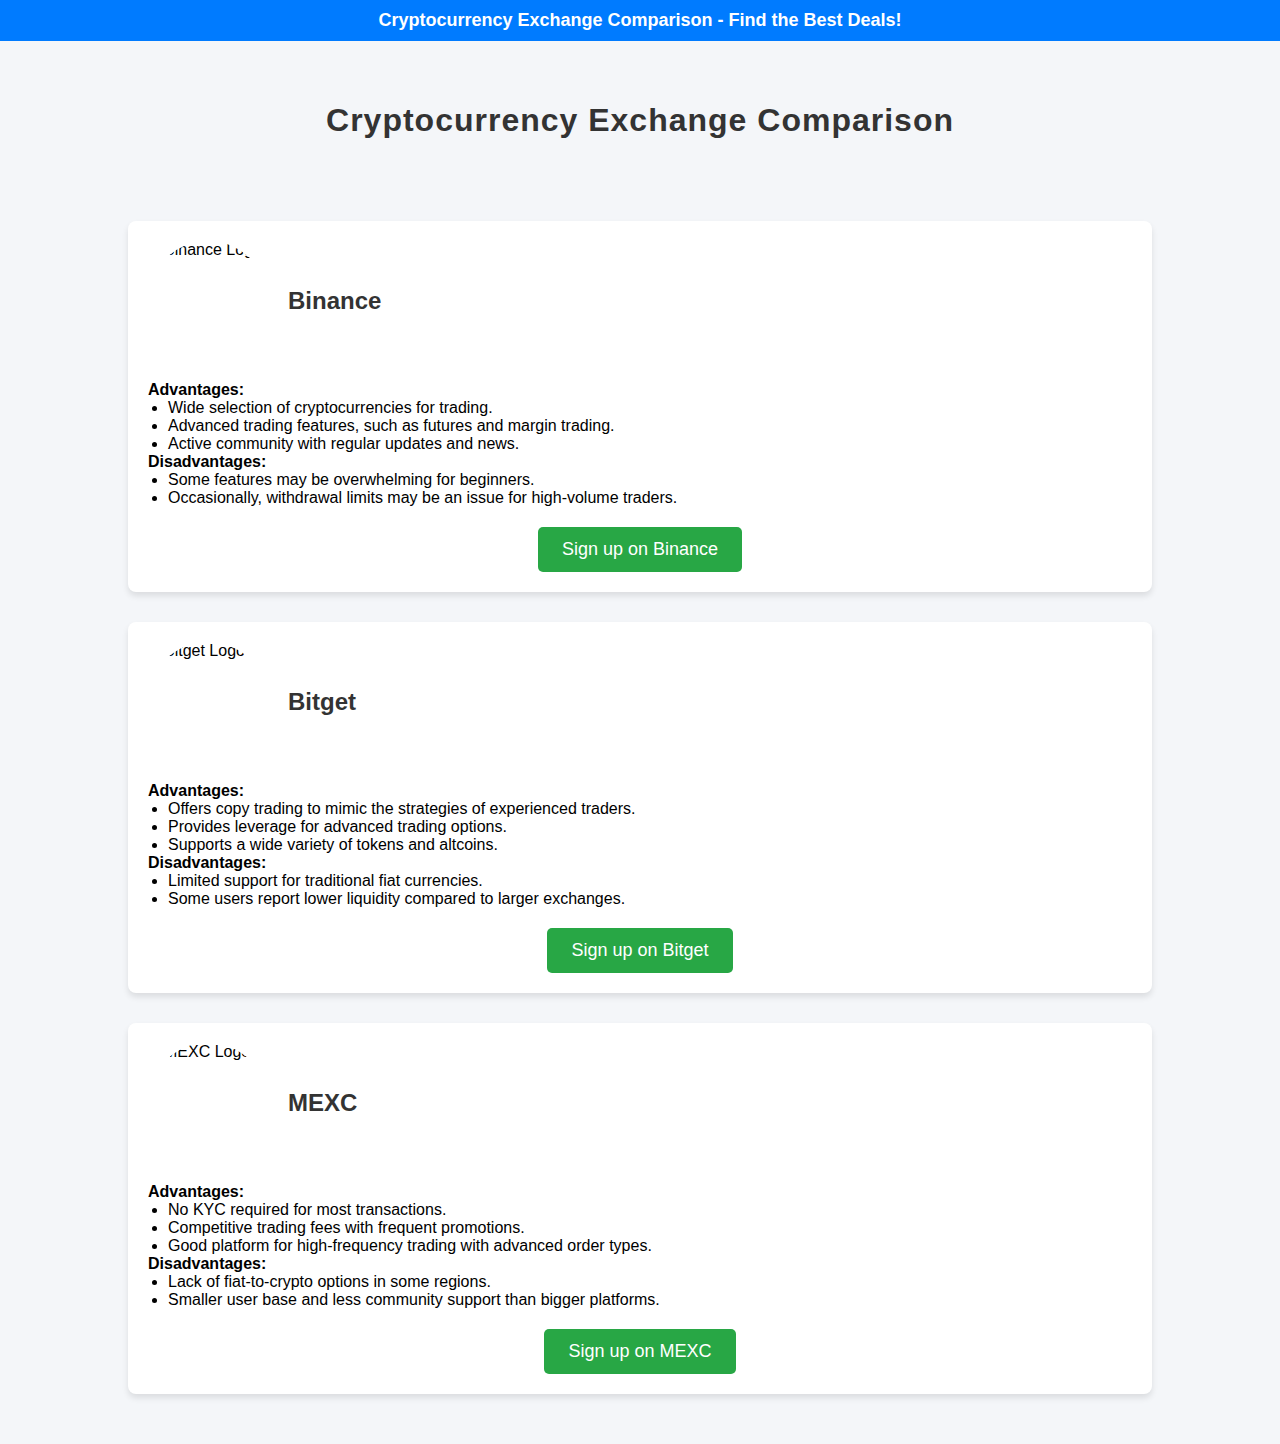
==== Index.html @ dd90f6c1 "Update Index.html" ====
<!DOCTYPE html>
<html lang="en">
<head>
    <meta charset="UTF-8">
    <meta name="viewport" content="width=device-width, initial-scale=1.0">
    <title>Cryptocurrency Exchange Comparison</title>
    <link rel="stylesheet" href="styles.css"> <!-- Link do pliku CSS -->
</head>
<body>

    <!-- Top Navigation Bar -->
    <div class="top-bar">
        <div class="top-bar-content">
            <span>Cryptocurrency Exchange Comparison - Find the Best Deals!</span>
        </div>
    </div>

    <h1>Cryptocurrency Exchange Comparison</h1>

    <div class="container">
        <div class="card">
            <div class="card-header">
                <div class="exchange-info">
                    <img src="https://images.saymedia-content.com/.image/c_limit%2Ccs_srgb%2Cq_auto:eco%2Cw_700/MTc0NDcxNDQ1OTYyMTA2NTAy/how-to-begin-investing-in-crypto.webp" alt="Binance Logo" class="avatar">
                    <h2>Binance</h2>
                </div>
            </div>
            <div class="card-body">
                <strong>Advantages:</strong>
                <ul>
                    <li>Wide selection of cryptocurrencies for trading.</li>
                    <li>Advanced trading features, such as futures and margin trading.</li>
                    <li>Active community with regular updates and news.</li>
                </ul>
                <strong>Disadvantages:</strong>
                <ul>
                    <li>Some features may be overwhelming for beginners.</li>
                    <li>Occasionally, withdrawal limits may be an issue for high-volume traders.</li>
                </ul>
            </div>
            <div class="card-footer">
                <a href="https://accounts.binance.com/register?ref=784818144" class="button" target="_blank">Sign up on Binance</a>
            </div>
        </div>

        <div class="card">
            <div class="card-header">
                <div class="exchange-info">
                    <img src="https://images.seeklogo.com/logo-png/47/1/bitget-logo-png_seeklogo-475574.png" alt="Bitget Logo" class="avatar">
                    <h2>Bitget</h2>
                </div>
            </div>
            <div class="card-body">
                <strong>Advantages:</strong>
                <ul>
                    <li>Offers copy trading to mimic the strategies of experienced traders.</li>
                    <li>Provides leverage for advanced trading options.</li>
                    <li>Supports a wide variety of tokens and altcoins.</li>
                </ul>
                <strong>Disadvantages:</strong>
                <ul>
                    <li>Limited support for traditional fiat currencies.</li>
                    <li>Some users report lower liquidity compared to larger exchanges.</li>
                </ul>
            </div>
            <div class="card-footer">
                <a href="https://www.bitgetapps.com/referral/register?clacCode=E7GVHCE6&from=%2Fevents%2Freferral-all-program&source=events&utmSource=PremierInviter" class="button" target="_blank">Sign up on Bitget</a>
            </div>
        </div>

        <div class="card">
            <div class="card-header">
                <div class="exchange-info">
                    <img src="https://altcoinsbox.com/wp-content/uploads/2023/01/mexc-logo-600x600.webp" alt="MEXC Logo" class="avatar">
                    <h2>MEXC</h2>
                </div>
            </div>
            <div class="card-body">
                <strong>Advantages:</strong>
                <ul>
                    <li>No KYC required for most transactions.</li>
                    <li>Competitive trading fees with frequent promotions.</li>
                    <li>Good platform for high-frequency trading with advanced order types.</li>
                </ul>
                <strong>Disadvantages:</strong>
                <ul>
                    <li>Lack of fiat-to-crypto options in some regions.</li>
                    <li>Smaller user base and less community support than bigger platforms.</li>
                </ul>
            </div>
            <div class="card-footer">
                <a href="https://promote.mexc.com/r/blWTasyQ" class="button" target="_blank">Sign up on MEXC</a>
            </div>
        </div>
    </div>

    <script src="script.js"></script> <!-- Link do pliku JS -->
</body>
</html>
---- styles.css ----
/* General Styles */
body {
    font-family: 'Segoe UI', Tahoma, Geneva, Verdana, sans-serif;
    background-color: #f4f6f9;
    margin: 0;
    padding: 0;
}
h1 {
    text-align: center;
    color: #333;
    padding: 40px 0;
    font-size: 32px;
    letter-spacing: 1px;
}

/* Top Bar Styles */
.top-bar {
    background-color: #007bff;
    color: #fff;
    padding: 10px 0;
    text-align: center;
    font-size: 18px;
    font-weight: bold;
}

/* Container and Card Styles */
.container {
    width: 80%;
    margin: 0 auto;
    padding: 20px;
}

.card {
    margin-bottom: 30px;
    padding: 20px;
    border-radius: 8px;
    background-color: #fff;
    box-shadow: 0 4px 6px rgba(0, 0, 0, 0.1);
}

.card-header {
    display: flex;
    justify-content: space-between;
    align-items: center;
}

.card-header h2 {
    margin: 0;
    font-size: 24px;
    color: #333;
}

.card-body {
    margin-top: 20px;
}

.card-footer {
    margin-top: 20px;
    text-align: center;
}

/* Exchange Info */
.exchange-info {
    display: flex;
    align-items: center;
}

.avatar {
    width: 120px;  /* Zmieniono rozmiar logo giełdy na 120px */
    height: 120px; /* Zmieniono rozmiar logo giełdy na 120px */
    margin-right: 20px;
    border-radius: 50%;
    object-fit: cover;
}

/* Button Styles */
.button {
    display: inline-block;
    padding: 12px 24px;
    font-size: 18px;
    color: #fff;
    background-color: #28a745;
    border-radius: 5px;
    text-align: center;
    text-decoration: none;
    transition: background-color 0.3s ease;
}

.button:hover {
    background-color: #218838;
}

/* List Styles */
ul {
    margin: 0;
    padding-left: 20px;
    list-style: disc;
}
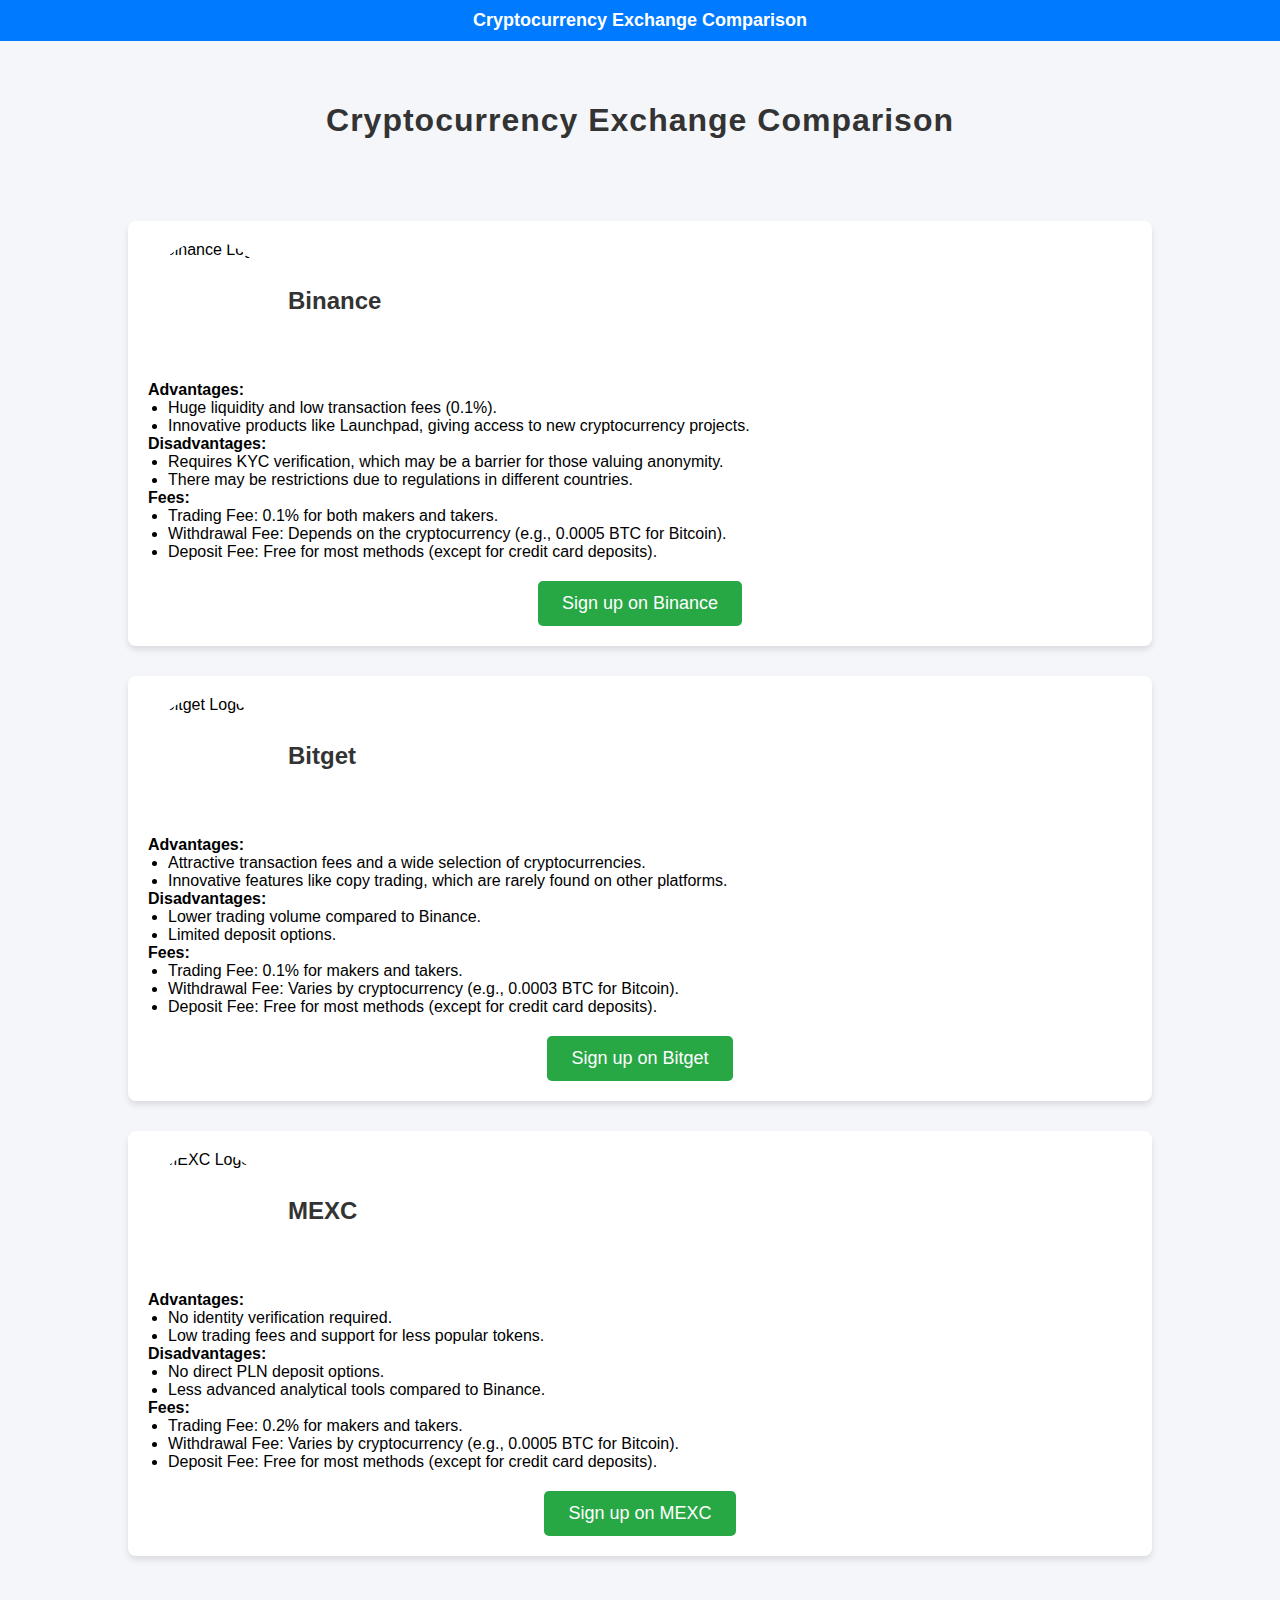
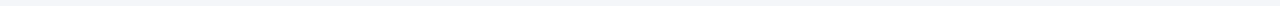
==== commit 334a9496: "Update Index.html" ====
--- a/Index.html
+++ b/Index.html
@@ -4,15 +4,12 @@
     <meta charset="UTF-8">
     <meta name="viewport" content="width=device-width, initial-scale=1.0">
     <title>Cryptocurrency Exchange Comparison</title>
-    <link rel="stylesheet" href="styles.css"> <!-- Link do pliku CSS -->
+    <link rel="stylesheet" href="styles.css">
 </head>
 <body>
 
-    <!-- Top Navigation Bar -->
     <div class="top-bar">
-        <div class="top-bar-content">
-            <span>Cryptocurrency Exchange Comparison - Find the Best Deals!</span>
-        </div>
+        Cryptocurrency Exchange Comparison
     </div>
 
     <h1>Cryptocurrency Exchange Comparison</h1>
@@ -21,79 +18,94 @@
         <div class="card">
             <div class="card-header">
                 <div class="exchange-info">
-                    <img src="https://images.saymedia-content.com/.image/c_limit%2Ccs_srgb%2Cq_auto:eco%2Cw_700/MTc0NDcxNDQ1OTYyMTA2NTAy/how-to-begin-investing-in-crypto.webp" alt="Binance Logo" class="avatar">
+                    <img src="https://example.com/binance-logo.png" alt="Binance Logo" class="avatar">
                     <h2>Binance</h2>
                 </div>
             </div>
             <div class="card-body">
                 <strong>Advantages:</strong>
                 <ul>
-                    <li>Wide selection of cryptocurrencies for trading.</li>
-                    <li>Advanced trading features, such as futures and margin trading.</li>
-                    <li>Active community with regular updates and news.</li>
+                    <li>Huge liquidity and low transaction fees (0.1%).</li>
+                    <li>Innovative products like Launchpad, giving access to new cryptocurrency projects.</li>
                 </ul>
                 <strong>Disadvantages:</strong>
                 <ul>
-                    <li>Some features may be overwhelming for beginners.</li>
-                    <li>Occasionally, withdrawal limits may be an issue for high-volume traders.</li>
+                    <li>Requires KYC verification, which may be a barrier for those valuing anonymity.</li>
+                    <li>There may be restrictions due to regulations in different countries.</li>
+                </ul>
+                <strong>Fees:</strong>
+                <ul>
+                    <li>Trading Fee: 0.1% for both makers and takers.</li>
+                    <li>Withdrawal Fee: Depends on the cryptocurrency (e.g., 0.0005 BTC for Bitcoin).</li>
+                    <li>Deposit Fee: Free for most methods (except for credit card deposits).</li>
                 </ul>
             </div>
             <div class="card-footer">
-                <a href="https://accounts.binance.com/register?ref=784818144" class="button" target="_blank">Sign up on Binance</a>
+                <a href="YOUR_BINANCE_AFFILIATE_LINK" class="button" target="_blank">Sign up on Binance</a>
             </div>
         </div>
 
         <div class="card">
             <div class="card-header">
                 <div class="exchange-info">
-                    <img src="https://images.seeklogo.com/logo-png/47/1/bitget-logo-png_seeklogo-475574.png" alt="Bitget Logo" class="avatar">
+                    <img src="https://example.com/bitget-logo.png" alt="Bitget Logo" class="avatar">
                     <h2>Bitget</h2>
                 </div>
             </div>
             <div class="card-body">
                 <strong>Advantages:</strong>
                 <ul>
-                    <li>Offers copy trading to mimic the strategies of experienced traders.</li>
-                    <li>Provides leverage for advanced trading options.</li>
-                    <li>Supports a wide variety of tokens and altcoins.</li>
+                    <li>Attractive transaction fees and a wide selection of cryptocurrencies.</li>
+                    <li>Innovative features like copy trading, which are rarely found on other platforms.</li>
                 </ul>
                 <strong>Disadvantages:</strong>
                 <ul>
-                    <li>Limited support for traditional fiat currencies.</li>
-                    <li>Some users report lower liquidity compared to larger exchanges.</li>
+                    <li>Lower trading volume compared to Binance.</li>
+                    <li>Limited deposit options.</li>
+                </ul>
+                <strong>Fees:</strong>
+                <ul>
+                    <li>Trading Fee: 0.1% for makers and takers.</li>
+                    <li>Withdrawal Fee: Varies by cryptocurrency (e.g., 0.0003 BTC for Bitcoin).</li>
+                    <li>Deposit Fee: Free for most methods (except for credit card deposits).</li>
                 </ul>
             </div>
             <div class="card-footer">
-                <a href="https://www.bitgetapps.com/referral/register?clacCode=E7GVHCE6&from=%2Fevents%2Freferral-all-program&source=events&utmSource=PremierInviter" class="button" target="_blank">Sign up on Bitget</a>
+                <a href="YOUR_BITGET_AFFILIATE_LINK" class="button" target="_blank">Sign up on Bitget</a>
             </div>
         </div>
 
         <div class="card">
             <div class="card-header">
                 <div class="exchange-info">
-                    <img src="https://altcoinsbox.com/wp-content/uploads/2023/01/mexc-logo-600x600.webp" alt="MEXC Logo" class="avatar">
+                    <img src="https://example.com/mexc-logo.png" alt="MEXC Logo" class="avatar">
                     <h2>MEXC</h2>
                 </div>
             </div>
             <div class="card-body">
                 <strong>Advantages:</strong>
                 <ul>
-                    <li>No KYC required for most transactions.</li>
-                    <li>Competitive trading fees with frequent promotions.</li>
-                    <li>Good platform for high-frequency trading with advanced order types.</li>
+                    <li>No identity verification required.</li>
+                    <li>Low trading fees and support for less popular tokens.</li>
                 </ul>
                 <strong>Disadvantages:</strong>
                 <ul>
-                    <li>Lack of fiat-to-crypto options in some regions.</li>
-                    <li>Smaller user base and less community support than bigger platforms.</li>
+                    <li>No direct PLN deposit options.</li>
+                    <li>Less advanced analytical tools compared to Binance.</li>
+                </ul>
+                <strong>Fees:</strong>
+                <ul>
+                    <li>Trading Fee: 0.2% for makers and takers.</li>
+                    <li>Withdrawal Fee: Varies by cryptocurrency (e.g., 0.0005 BTC for Bitcoin).</li>
+                    <li>Deposit Fee: Free for most methods (except for credit card deposits).</li>
                 </ul>
             </div>
             <div class="card-footer">
-                <a href="https://promote.mexc.com/r/blWTasyQ" class="button" target="_blank">Sign up on MEXC</a>
+                <a href="YOUR_MEXC_AFFILIATE_LINK" class="button" target="_blank">Sign up on MEXC</a>
             </div>
         </div>
     </div>
 
-    <script src="script.js"></script> <!-- Link do pliku JS -->
+    <script src="scripts.js"></script>
 </body>
 </html>
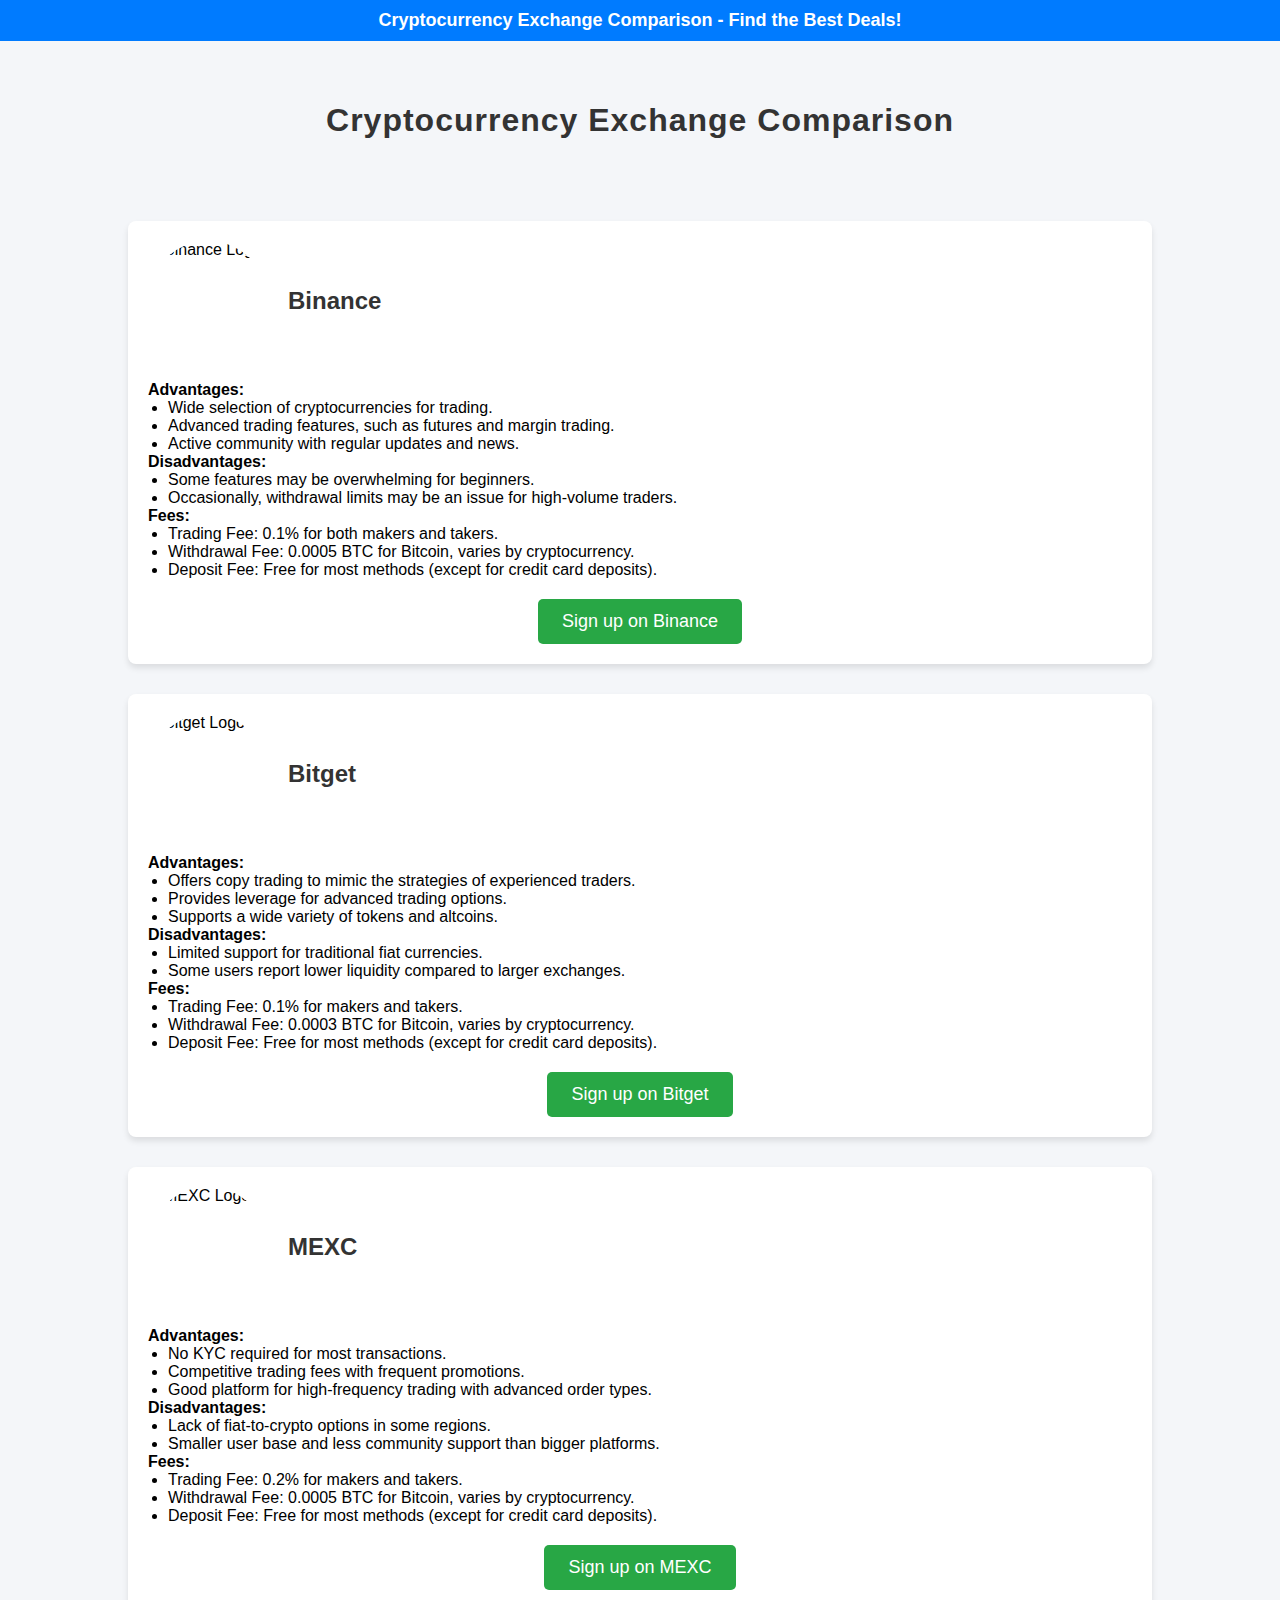
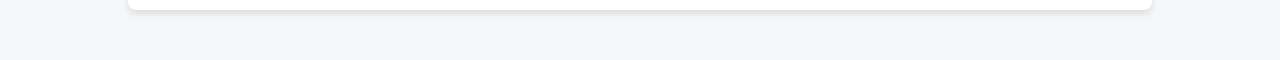
==== commit ab41bcdb: "Update Index.html" ====
--- a/Index.html
+++ b/Index.html
@@ -4,108 +4,117 @@
     <meta charset="UTF-8">
     <meta name="viewport" content="width=device-width, initial-scale=1.0">
     <title>Cryptocurrency Exchange Comparison</title>
-    <link rel="stylesheet" href="styles.css">
+    <link rel="stylesheet" href="styles.css"> <!-- Link do pliku CSS -->
 </head>
 <body>
 
+    <!-- Top Navigation Bar -->
     <div class="top-bar">
-        Cryptocurrency Exchange Comparison
+        <div class="top-bar-content">
+            <span>Cryptocurrency Exchange Comparison - Find the Best Deals!</span>
+        </div>
     </div>
 
     <h1>Cryptocurrency Exchange Comparison</h1>
 
     <div class="container">
+        <!-- Binance Card -->
         <div class="card">
             <div class="card-header">
                 <div class="exchange-info">
-                    <img src="https://example.com/binance-logo.png" alt="Binance Logo" class="avatar">
+                    <img src="https://images.saymedia-content.com/.image/c_limit%2Ccs_srgb%2Cq_auto:eco%2Cw_700/MTc0NDcxNDQ1OTYyMTA2NTAy/how-to-begin-investing-in-crypto.webp" alt="Binance Logo" class="avatar">
                     <h2>Binance</h2>
                 </div>
             </div>
             <div class="card-body">
                 <strong>Advantages:</strong>
                 <ul>
-                    <li>Huge liquidity and low transaction fees (0.1%).</li>
-                    <li>Innovative products like Launchpad, giving access to new cryptocurrency projects.</li>
+                    <li>Wide selection of cryptocurrencies for trading.</li>
+                    <li>Advanced trading features, such as futures and margin trading.</li>
+                    <li>Active community with regular updates and news.</li>
                 </ul>
                 <strong>Disadvantages:</strong>
                 <ul>
-                    <li>Requires KYC verification, which may be a barrier for those valuing anonymity.</li>
-                    <li>There may be restrictions due to regulations in different countries.</li>
+                    <li>Some features may be overwhelming for beginners.</li>
+                    <li>Occasionally, withdrawal limits may be an issue for high-volume traders.</li>
                 </ul>
                 <strong>Fees:</strong>
                 <ul>
                     <li>Trading Fee: 0.1% for both makers and takers.</li>
-                    <li>Withdrawal Fee: Depends on the cryptocurrency (e.g., 0.0005 BTC for Bitcoin).</li>
+                    <li>Withdrawal Fee: 0.0005 BTC for Bitcoin, varies by cryptocurrency.</li>
                     <li>Deposit Fee: Free for most methods (except for credit card deposits).</li>
                 </ul>
             </div>
             <div class="card-footer">
-                <a href="YOUR_BINANCE_AFFILIATE_LINK" class="button" target="_blank">Sign up on Binance</a>
+                <a href="https://accounts.binance.com/register?ref=784818144" class="button" target="_blank">Sign up on Binance</a>
             </div>
         </div>
 
+        <!-- Bitget Card -->
         <div class="card">
             <div class="card-header">
                 <div class="exchange-info">
-                    <img src="https://example.com/bitget-logo.png" alt="Bitget Logo" class="avatar">
+                    <img src="https://images.seeklogo.com/logo-png/47/1/bitget-logo-png_seeklogo-475574.png" alt="Bitget Logo" class="avatar">
                     <h2>Bitget</h2>
                 </div>
             </div>
             <div class="card-body">
                 <strong>Advantages:</strong>
                 <ul>
-                    <li>Attractive transaction fees and a wide selection of cryptocurrencies.</li>
-                    <li>Innovative features like copy trading, which are rarely found on other platforms.</li>
+                    <li>Offers copy trading to mimic the strategies of experienced traders.</li>
+                    <li>Provides leverage for advanced trading options.</li>
+                    <li>Supports a wide variety of tokens and altcoins.</li>
                 </ul>
                 <strong>Disadvantages:</strong>
                 <ul>
-                    <li>Lower trading volume compared to Binance.</li>
-                    <li>Limited deposit options.</li>
+                    <li>Limited support for traditional fiat currencies.</li>
+                    <li>Some users report lower liquidity compared to larger exchanges.</li>
                 </ul>
                 <strong>Fees:</strong>
                 <ul>
                     <li>Trading Fee: 0.1% for makers and takers.</li>
-                    <li>Withdrawal Fee: Varies by cryptocurrency (e.g., 0.0003 BTC for Bitcoin).</li>
+                    <li>Withdrawal Fee: 0.0003 BTC for Bitcoin, varies by cryptocurrency.</li>
                     <li>Deposit Fee: Free for most methods (except for credit card deposits).</li>
                 </ul>
             </div>
             <div class="card-footer">
-                <a href="YOUR_BITGET_AFFILIATE_LINK" class="button" target="_blank">Sign up on Bitget</a>
+                <a href="https://www.bitgetapps.com/referral/register?clacCode=E7GVHCE6&from=%2Fevents%2Freferral-all-program&source=events&utmSource=PremierInviter" class="button" target="_blank">Sign up on Bitget</a>
             </div>
         </div>
 
+        <!-- MEXC Card -->
         <div class="card">
             <div class="card-header">
                 <div class="exchange-info">
-                    <img src="https://example.com/mexc-logo.png" alt="MEXC Logo" class="avatar">
+                    <img src="https://altcoinsbox.com/wp-content/uploads/2023/01/mexc-logo-600x600.webp" alt="MEXC Logo" class="avatar">
                     <h2>MEXC</h2>
                 </div>
             </div>
             <div class="card-body">
                 <strong>Advantages:</strong>
                 <ul>
-                    <li>No identity verification required.</li>
-                    <li>Low trading fees and support for less popular tokens.</li>
+                    <li>No KYC required for most transactions.</li>
+                    <li>Competitive trading fees with frequent promotions.</li>
+                    <li>Good platform for high-frequency trading with advanced order types.</li>
                 </ul>
                 <strong>Disadvantages:</strong>
                 <ul>
-                    <li>No direct PLN deposit options.</li>
-                    <li>Less advanced analytical tools compared to Binance.</li>
+                    <li>Lack of fiat-to-crypto options in some regions.</li>
+                    <li>Smaller user base and less community support than bigger platforms.</li>
                 </ul>
                 <strong>Fees:</strong>
                 <ul>
                     <li>Trading Fee: 0.2% for makers and takers.</li>
-                    <li>Withdrawal Fee: Varies by cryptocurrency (e.g., 0.0005 BTC for Bitcoin).</li>
+                    <li>Withdrawal Fee: 0.0005 BTC for Bitcoin, varies by cryptocurrency.</li>
                     <li>Deposit Fee: Free for most methods (except for credit card deposits).</li>
                 </ul>
             </div>
             <div class="card-footer">
-                <a href="YOUR_MEXC_AFFILIATE_LINK" class="button" target="_blank">Sign up on MEXC</a>
+                <a href="https://promote.mexc.com/r/blWTasyQ" class="button" target="_blank">Sign up on MEXC</a>
             </div>
         </div>
     </div>
 
-    <script src="scripts.js"></script>
+    <script src="script.js"></script> <!-- Link do pliku JS -->
 </body>
 </html>
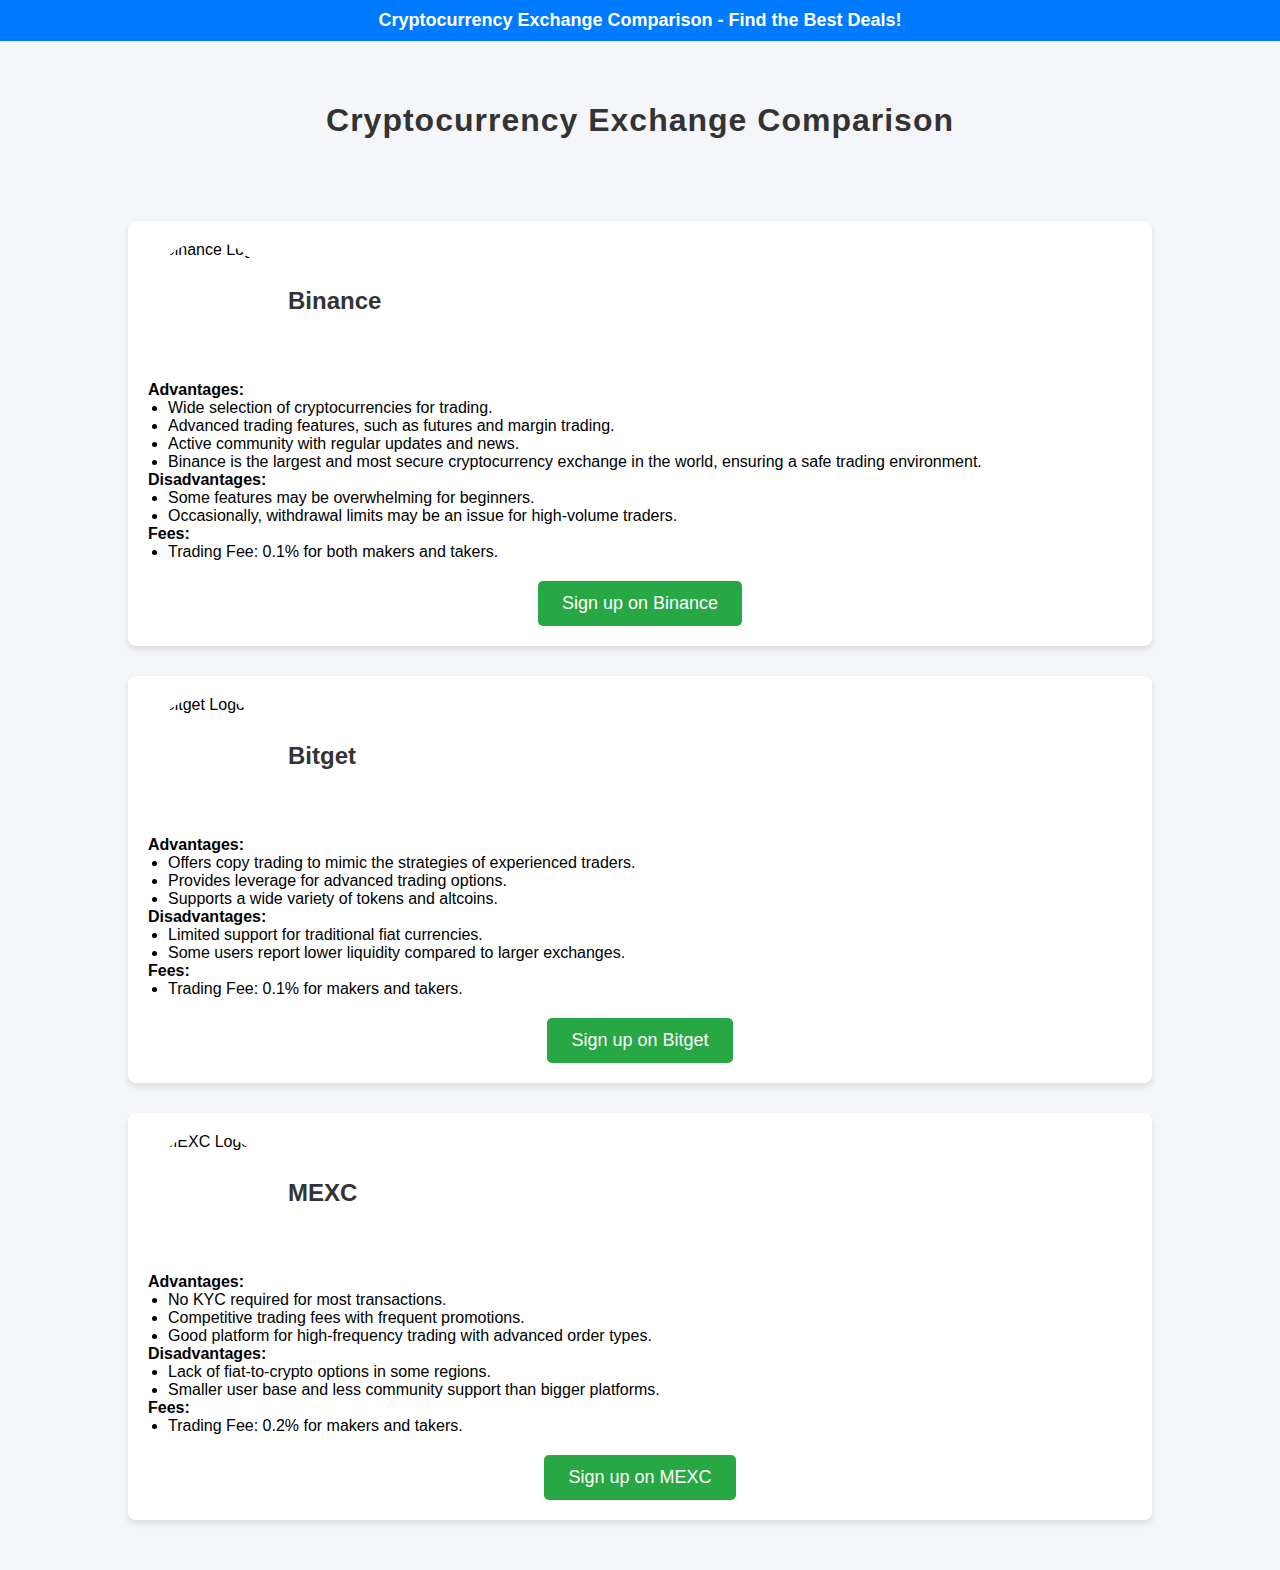
==== commit ac9bc58e: "Update Index.html" ====
--- a/Index.html
+++ b/Index.html
@@ -4,7 +4,7 @@
     <meta charset="UTF-8">
     <meta name="viewport" content="width=device-width, initial-scale=1.0">
     <title>Cryptocurrency Exchange Comparison</title>
-    <link rel="stylesheet" href="styles.css"> <!-- Link do pliku CSS -->
+    <link rel="stylesheet" href="styles.css"> <!-- Link to the CSS file -->
 </head>
 <body>
 
@@ -32,6 +32,7 @@
                     <li>Wide selection of cryptocurrencies for trading.</li>
                     <li>Advanced trading features, such as futures and margin trading.</li>
                     <li>Active community with regular updates and news.</li>
+                    <li>Binance is the largest and most secure cryptocurrency exchange in the world, ensuring a safe trading environment.</li>
                 </ul>
                 <strong>Disadvantages:</strong>
                 <ul>
@@ -41,8 +42,6 @@
                 <strong>Fees:</strong>
                 <ul>
                     <li>Trading Fee: 0.1% for both makers and takers.</li>
-                    <li>Withdrawal Fee: 0.0005 BTC for Bitcoin, varies by cryptocurrency.</li>
-                    <li>Deposit Fee: Free for most methods (except for credit card deposits).</li>
                 </ul>
             </div>
             <div class="card-footer">
@@ -73,8 +72,6 @@
                 <strong>Fees:</strong>
                 <ul>
                     <li>Trading Fee: 0.1% for makers and takers.</li>
-                    <li>Withdrawal Fee: 0.0003 BTC for Bitcoin, varies by cryptocurrency.</li>
-                    <li>Deposit Fee: Free for most methods (except for credit card deposits).</li>
                 </ul>
             </div>
             <div class="card-footer">
@@ -105,8 +102,6 @@
                 <strong>Fees:</strong>
                 <ul>
                     <li>Trading Fee: 0.2% for makers and takers.</li>
-                    <li>Withdrawal Fee: 0.0005 BTC for Bitcoin, varies by cryptocurrency.</li>
-                    <li>Deposit Fee: Free for most methods (except for credit card deposits).</li>
                 </ul>
             </div>
             <div class="card-footer">
@@ -115,6 +110,6 @@
         </div>
     </div>
 
-    <script src="script.js"></script> <!-- Link do pliku JS -->
+    <script src="script.js"></script> <!-- Link to the JS file -->
 </body>
 </html>
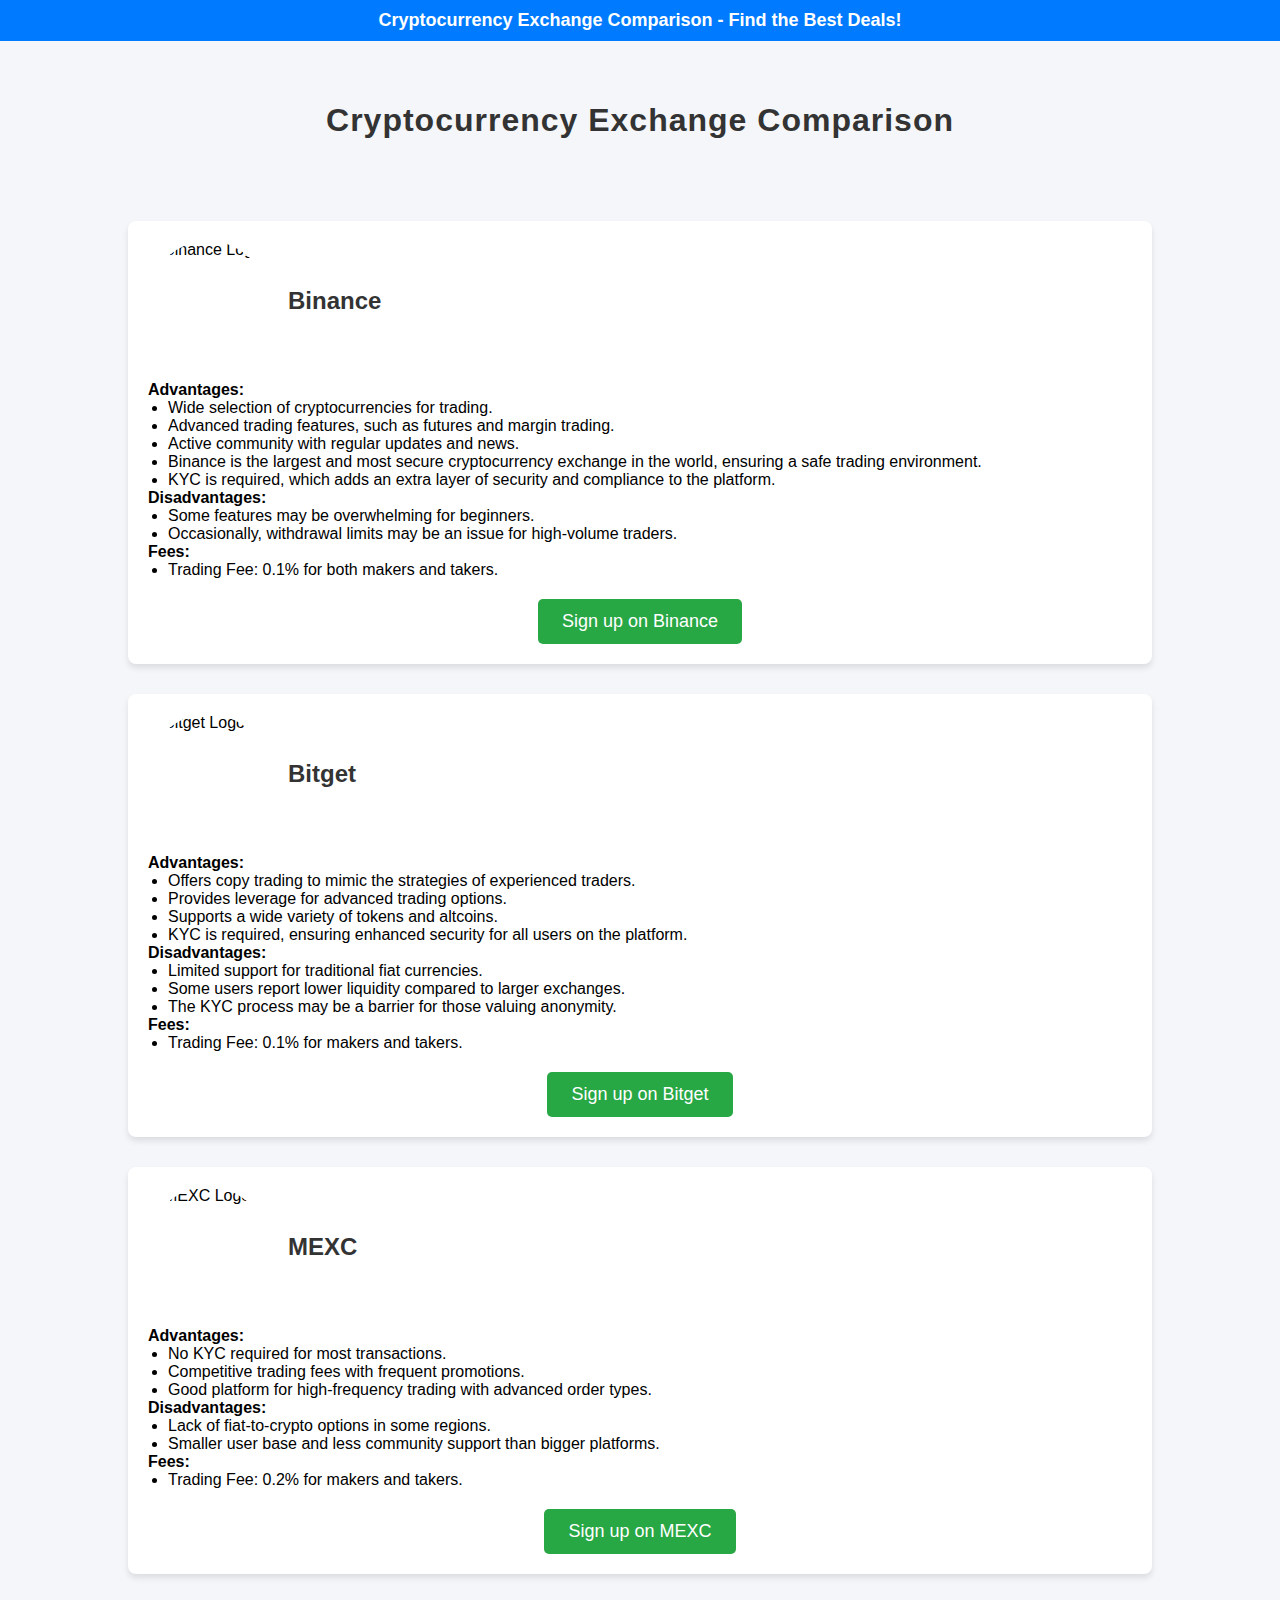
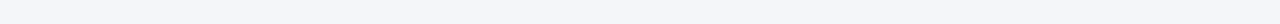
==== commit 7586bf92: "Update Index.html" ====
--- a/Index.html
+++ b/Index.html
@@ -33,6 +33,7 @@
                     <li>Advanced trading features, such as futures and margin trading.</li>
                     <li>Active community with regular updates and news.</li>
                     <li>Binance is the largest and most secure cryptocurrency exchange in the world, ensuring a safe trading environment.</li>
+                    <li>KYC is required, which adds an extra layer of security and compliance to the platform.</li>
                 </ul>
                 <strong>Disadvantages:</strong>
                 <ul>
@@ -63,11 +64,13 @@
                     <li>Offers copy trading to mimic the strategies of experienced traders.</li>
                     <li>Provides leverage for advanced trading options.</li>
                     <li>Supports a wide variety of tokens and altcoins.</li>
+                    <li>KYC is required, ensuring enhanced security for all users on the platform.</li>
                 </ul>
                 <strong>Disadvantages:</strong>
                 <ul>
                     <li>Limited support for traditional fiat currencies.</li>
                     <li>Some users report lower liquidity compared to larger exchanges.</li>
+                    <li>The KYC process may be a barrier for those valuing anonymity.</li>
                 </ul>
                 <strong>Fees:</strong>
                 <ul>
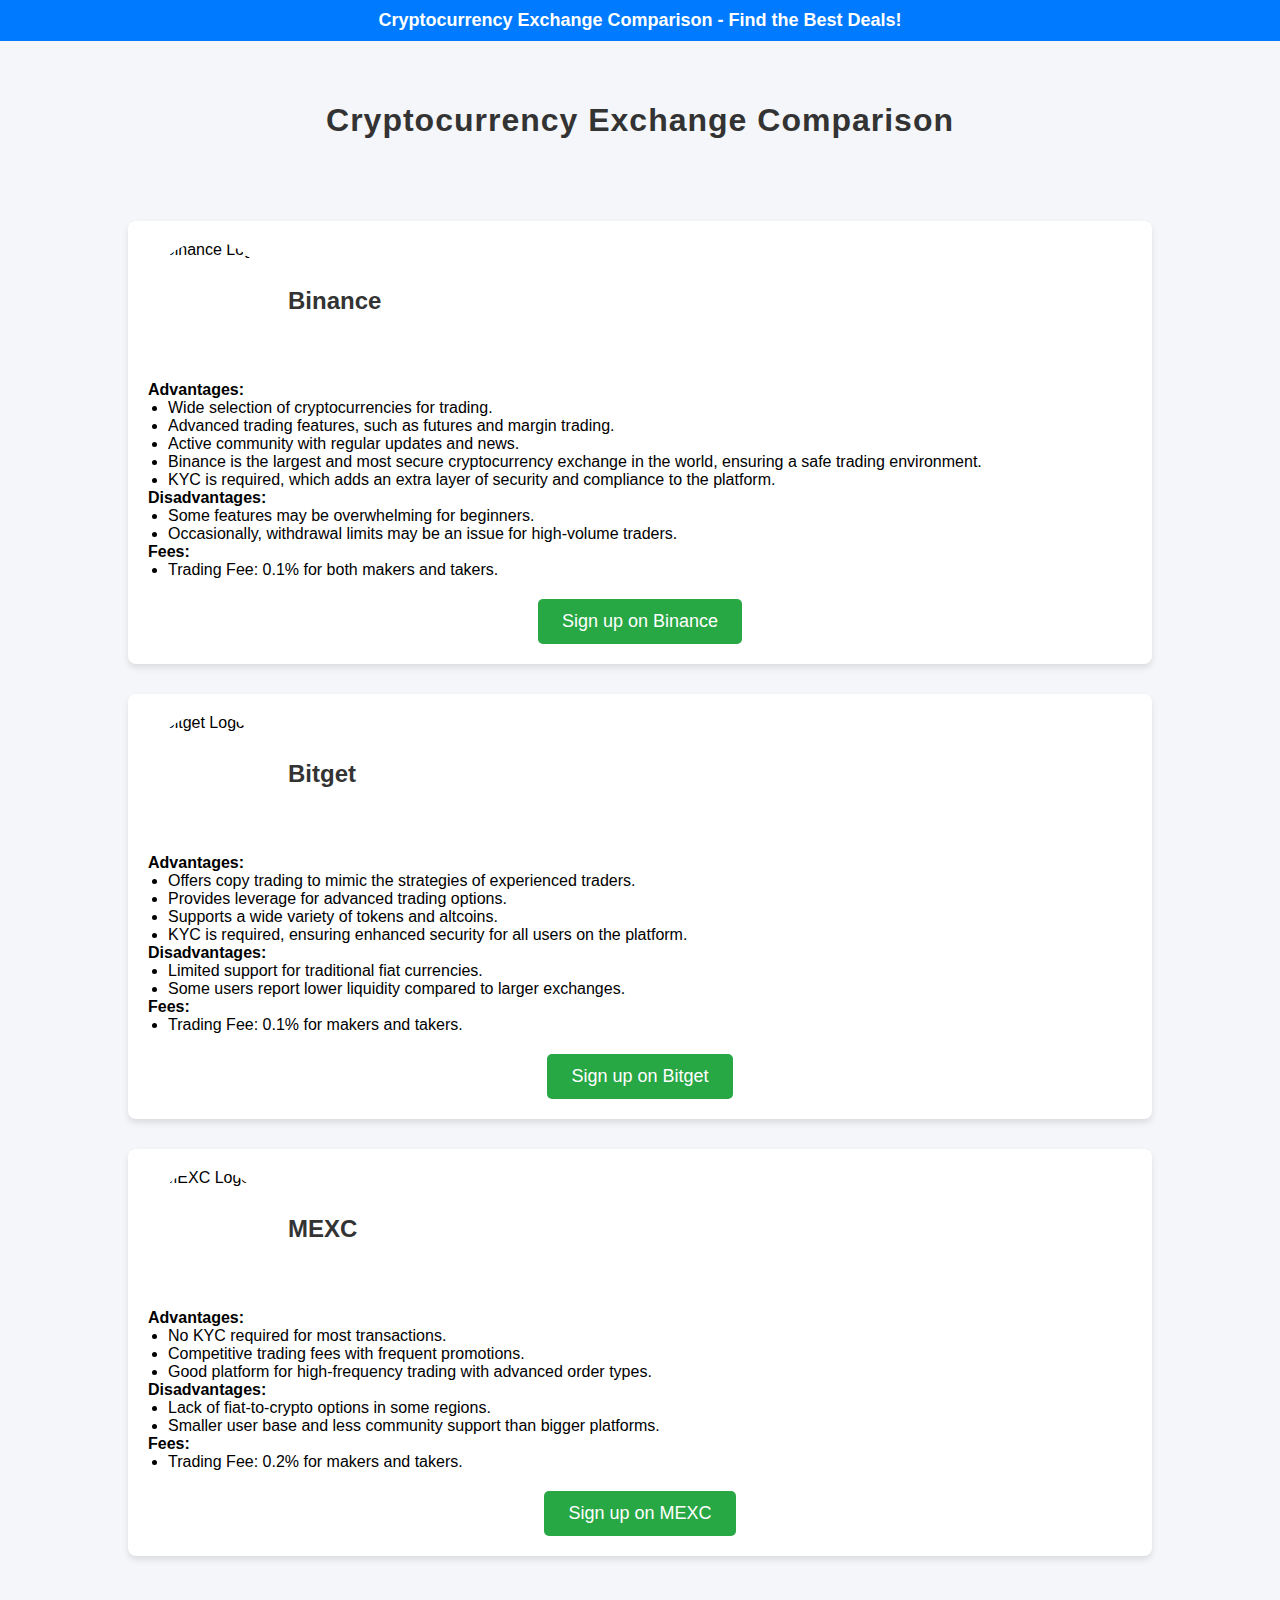
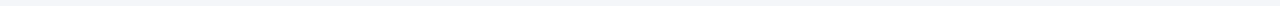
==== commit 533ec879: "Update Index.html" ====
--- a/Index.html
+++ b/Index.html
@@ -70,7 +70,6 @@
                 <ul>
                     <li>Limited support for traditional fiat currencies.</li>
                     <li>Some users report lower liquidity compared to larger exchanges.</li>
-                    <li>The KYC process may be a barrier for those valuing anonymity.</li>
                 </ul>
                 <strong>Fees:</strong>
                 <ul>
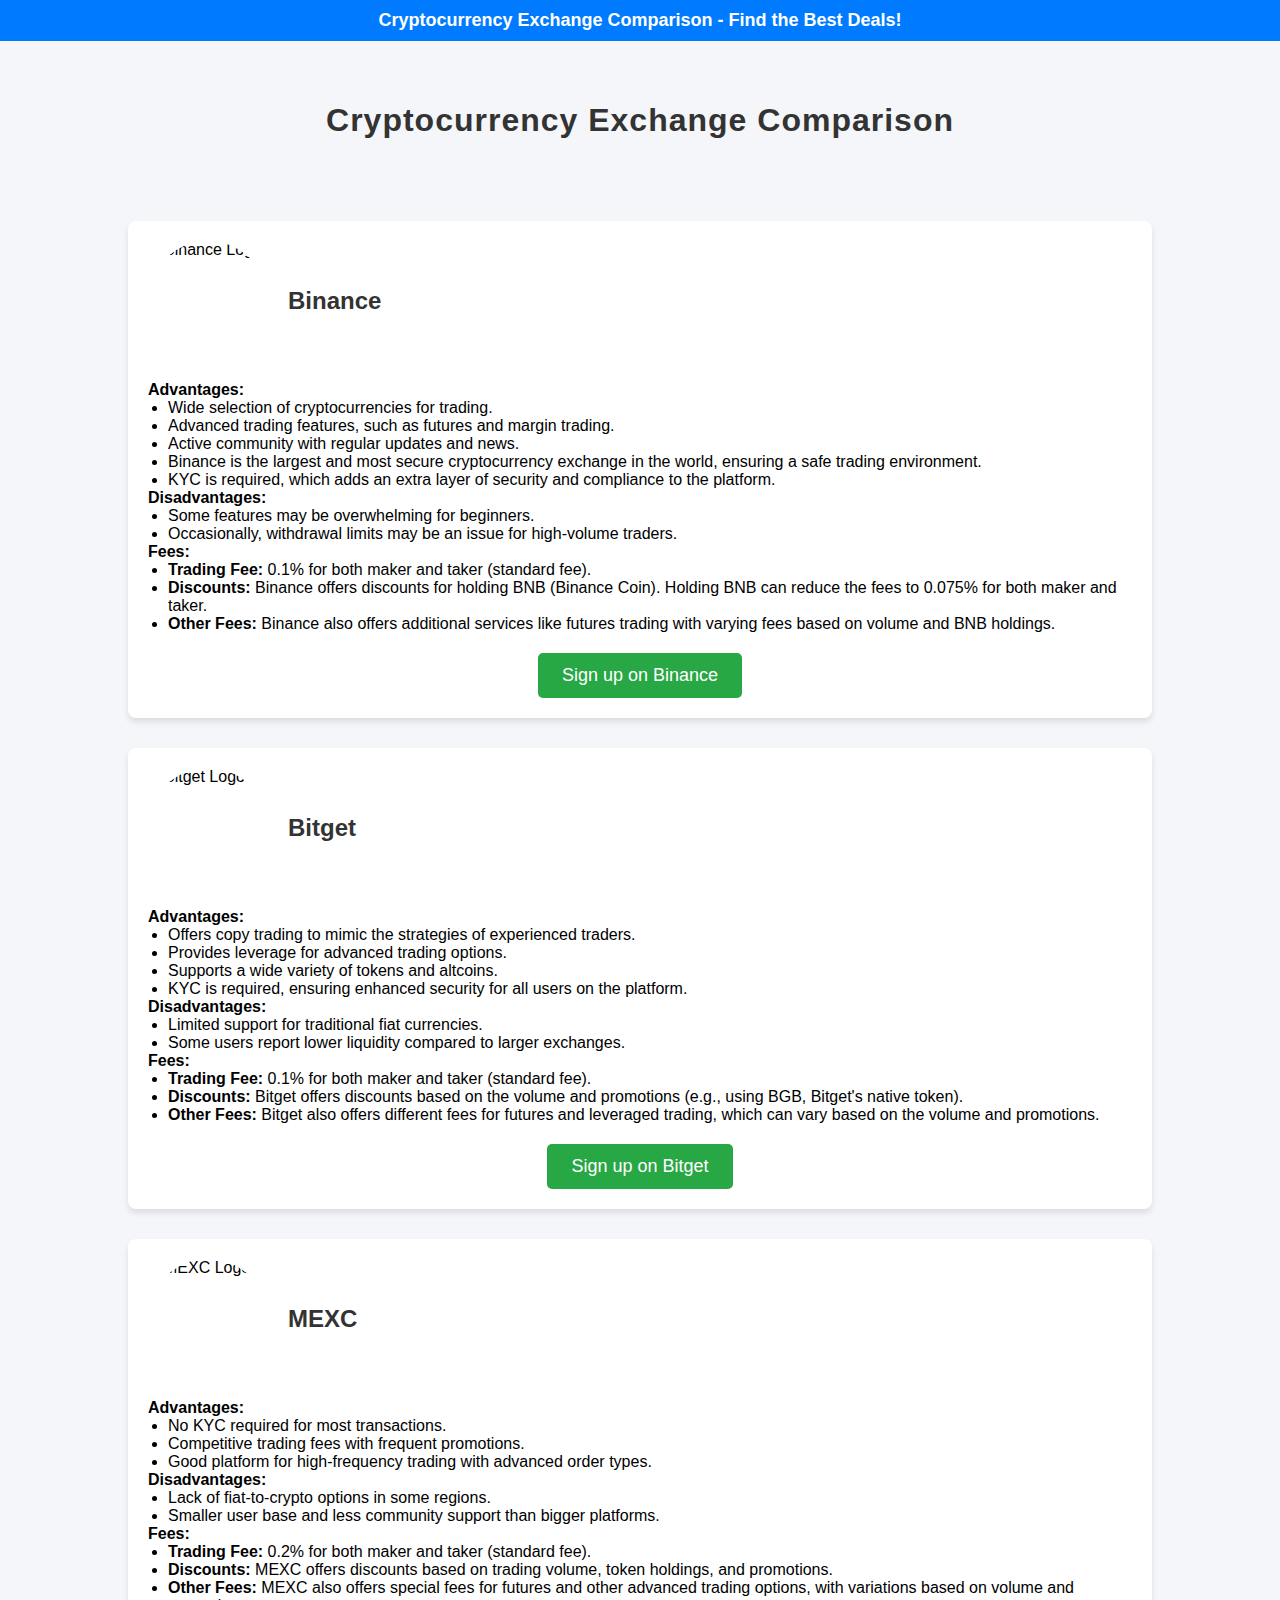
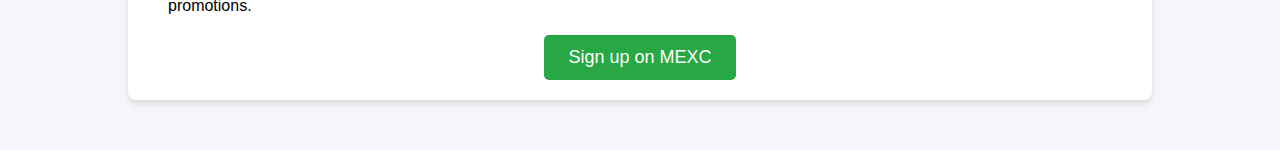
==== commit 7446ac07: "Update Index.html" ====
--- a/Index.html
+++ b/Index.html
@@ -42,7 +42,9 @@
                 </ul>
                 <strong>Fees:</strong>
                 <ul>
-                    <li>Trading Fee: 0.1% for both makers and takers.</li>
+                    <li><strong>Trading Fee:</strong> 0.1% for both maker and taker (standard fee).</li>
+                    <li><strong>Discounts:</strong> Binance offers discounts for holding BNB (Binance Coin). Holding BNB can reduce the fees to 0.075% for both maker and taker.</li>
+                    <li><strong>Other Fees:</strong> Binance also offers additional services like futures trading with varying fees based on volume and BNB holdings.</li>
                 </ul>
             </div>
             <div class="card-footer">
@@ -73,7 +75,9 @@
                 </ul>
                 <strong>Fees:</strong>
                 <ul>
-                    <li>Trading Fee: 0.1% for makers and takers.</li>
+                    <li><strong>Trading Fee:</strong> 0.1% for both maker and taker (standard fee).</li>
+                    <li><strong>Discounts:</strong> Bitget offers discounts based on the volume and promotions (e.g., using BGB, Bitget's native token).</li>
+                    <li><strong>Other Fees:</strong> Bitget also offers different fees for futures and leveraged trading, which can vary based on the volume and promotions.</li>
                 </ul>
             </div>
             <div class="card-footer">
@@ -103,7 +107,9 @@
                 </ul>
                 <strong>Fees:</strong>
                 <ul>
-                    <li>Trading Fee: 0.2% for makers and takers.</li>
+                    <li><strong>Trading Fee:</strong> 0.2% for both maker and taker (standard fee).</li>
+                    <li><strong>Discounts:</strong> MEXC offers discounts based on trading volume, token holdings, and promotions.</li>
+                    <li><strong>Other Fees:</strong> MEXC also offers special fees for futures and other advanced trading options, with variations based on volume and promotions.</li>
                 </ul>
             </div>
             <div class="card-footer">
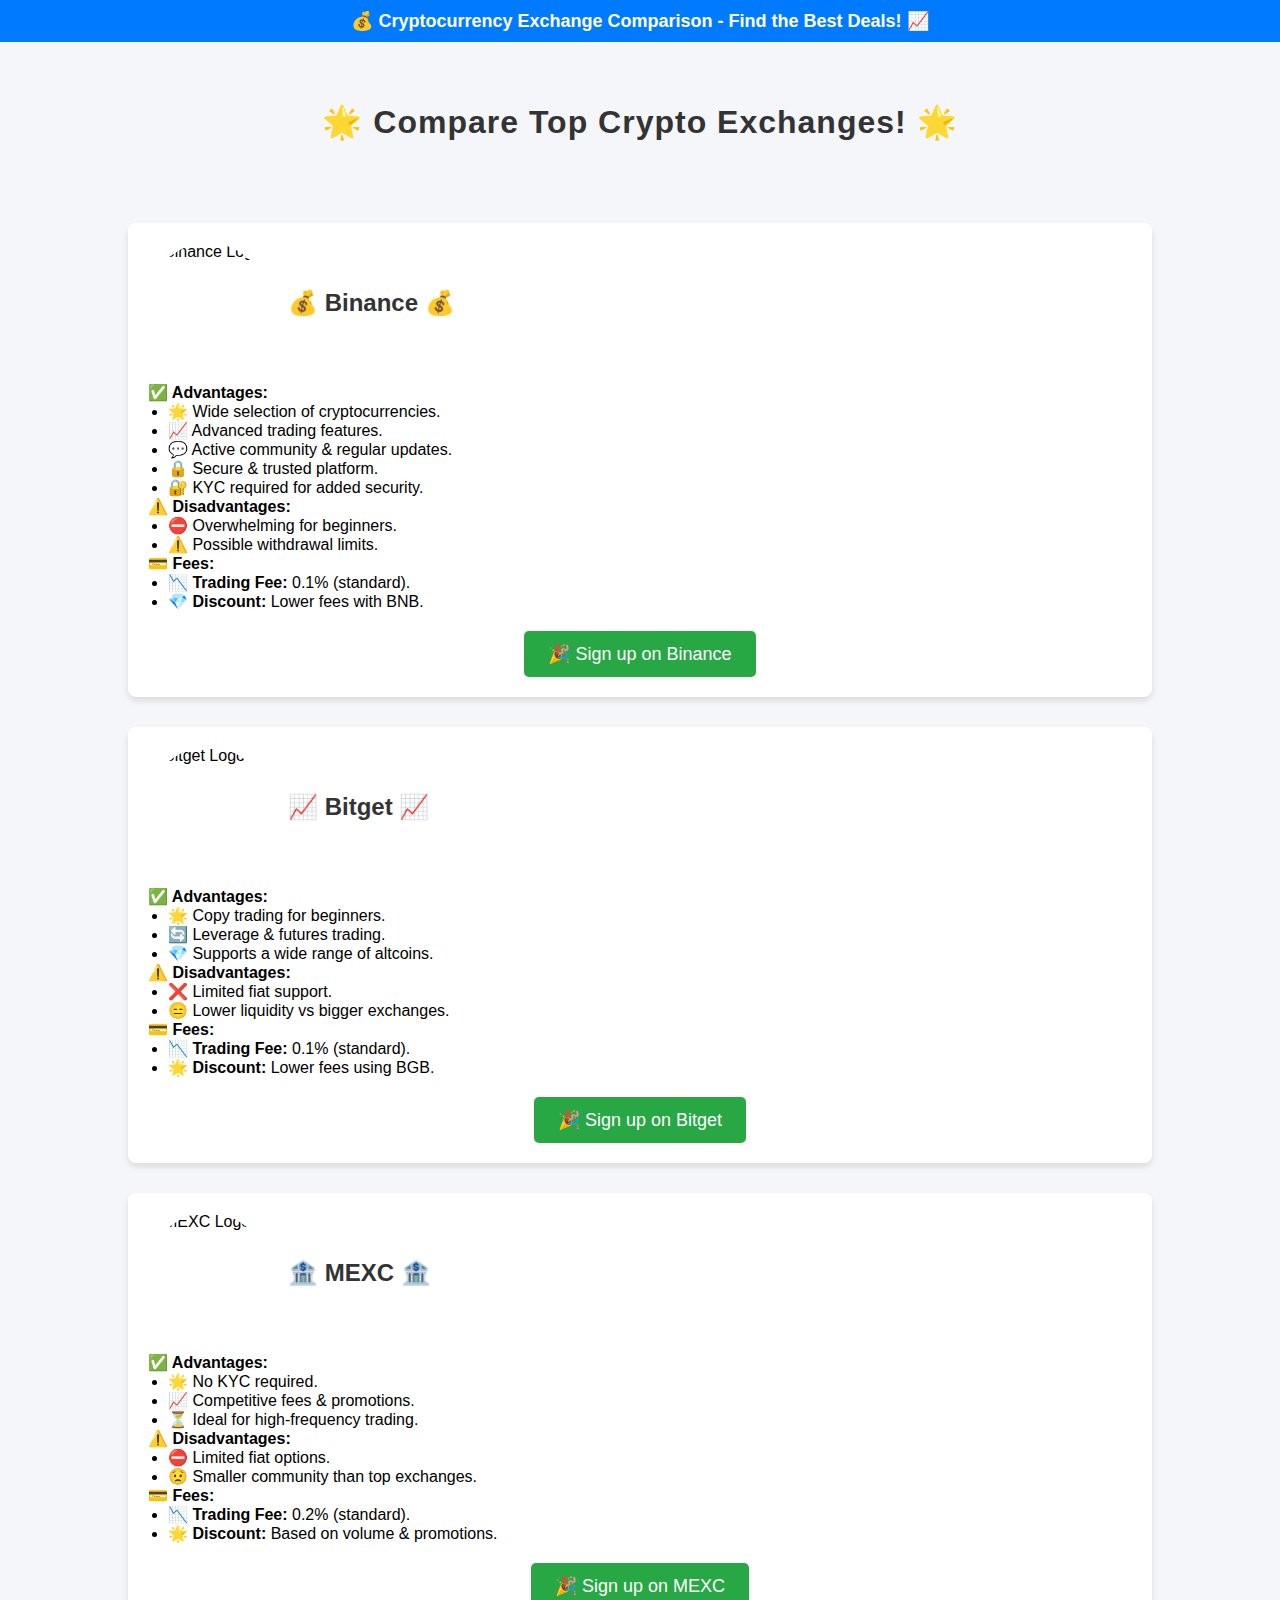
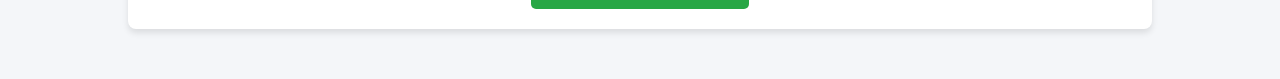
==== commit bc5f27b9: "Update Index.html" ====
--- a/Index.html
+++ b/Index.html
@@ -3,121 +3,113 @@
 <head>
     <meta charset="UTF-8">
     <meta name="viewport" content="width=device-width, initial-scale=1.0">
-    <title>Cryptocurrency Exchange Comparison</title>
-    <link rel="stylesheet" href="styles.css"> <!-- Link to the CSS file -->
+    <title>📈 Cryptocurrency Exchange Comparison 💎</title>
+    <link rel="stylesheet" href="styles.css">
 </head>
 <body>
 
-    <!-- Top Navigation Bar -->
     <div class="top-bar">
         <div class="top-bar-content">
-            <span>Cryptocurrency Exchange Comparison - Find the Best Deals!</span>
+            <span>💰 Cryptocurrency Exchange Comparison - Find the Best Deals! 📈</span>
         </div>
     </div>
 
-    <h1>Cryptocurrency Exchange Comparison</h1>
+    <h1>🌟 Compare Top Crypto Exchanges! 🌟</h1>
 
     <div class="container">
-        <!-- Binance Card -->
         <div class="card">
             <div class="card-header">
                 <div class="exchange-info">
                     <img src="https://images.saymedia-content.com/.image/c_limit%2Ccs_srgb%2Cq_auto:eco%2Cw_700/MTc0NDcxNDQ1OTYyMTA2NTAy/how-to-begin-investing-in-crypto.webp" alt="Binance Logo" class="avatar">
-                    <h2>Binance</h2>
+                    <h2>💰 Binance 💰</h2>
                 </div>
             </div>
             <div class="card-body">
-                <strong>Advantages:</strong>
+                <strong>✅ Advantages:</strong>
                 <ul>
-                    <li>Wide selection of cryptocurrencies for trading.</li>
-                    <li>Advanced trading features, such as futures and margin trading.</li>
-                    <li>Active community with regular updates and news.</li>
-                    <li>Binance is the largest and most secure cryptocurrency exchange in the world, ensuring a safe trading environment.</li>
-                    <li>KYC is required, which adds an extra layer of security and compliance to the platform.</li>
+                    <li>🌟 Wide selection of cryptocurrencies.</li>
+                    <li>📈 Advanced trading features.</li>
+                    <li>💬 Active community & regular updates.</li>
+                    <li>🔒 Secure & trusted platform.</li>
+                    <li>🔐 KYC required for added security.</li>
                 </ul>
-                <strong>Disadvantages:</strong>
+                <strong>⚠️ Disadvantages:</strong>
                 <ul>
-                    <li>Some features may be overwhelming for beginners.</li>
-                    <li>Occasionally, withdrawal limits may be an issue for high-volume traders.</li>
+                    <li>⛔ Overwhelming for beginners.</li>
+                    <li>⚠️ Possible withdrawal limits.</li>
                 </ul>
-                <strong>Fees:</strong>
+                <strong>💳 Fees:</strong>
                 <ul>
-                    <li><strong>Trading Fee:</strong> 0.1% for both maker and taker (standard fee).</li>
-                    <li><strong>Discounts:</strong> Binance offers discounts for holding BNB (Binance Coin). Holding BNB can reduce the fees to 0.075% for both maker and taker.</li>
-                    <li><strong>Other Fees:</strong> Binance also offers additional services like futures trading with varying fees based on volume and BNB holdings.</li>
+                    <li>📉 <strong>Trading Fee:</strong> 0.1% (standard).</li>
+                    <li>💎 <strong>Discount:</strong> Lower fees with BNB.</li>
                 </ul>
             </div>
             <div class="card-footer">
-                <a href="https://accounts.binance.com/register?ref=784818144" class="button" target="_blank">Sign up on Binance</a>
+                <a href="https://accounts.binance.com/register?ref=784818144" class="button" target="_blank">🎉 Sign up on Binance</a>
             </div>
         </div>
 
-        <!-- Bitget Card -->
         <div class="card">
             <div class="card-header">
                 <div class="exchange-info">
                     <img src="https://images.seeklogo.com/logo-png/47/1/bitget-logo-png_seeklogo-475574.png" alt="Bitget Logo" class="avatar">
-                    <h2>Bitget</h2>
+                    <h2>📈 Bitget 📈</h2>
                 </div>
             </div>
             <div class="card-body">
-                <strong>Advantages:</strong>
+                <strong>✅ Advantages:</strong>
                 <ul>
-                    <li>Offers copy trading to mimic the strategies of experienced traders.</li>
-                    <li>Provides leverage for advanced trading options.</li>
-                    <li>Supports a wide variety of tokens and altcoins.</li>
-                    <li>KYC is required, ensuring enhanced security for all users on the platform.</li>
+                    <li>🌟 Copy trading for beginners.</li>
+                    <li>🔄 Leverage & futures trading.</li>
+                    <li>💎 Supports a wide range of altcoins.</li>
                 </ul>
-                <strong>Disadvantages:</strong>
+                <strong>⚠️ Disadvantages:</strong>
                 <ul>
-                    <li>Limited support for traditional fiat currencies.</li>
-                    <li>Some users report lower liquidity compared to larger exchanges.</li>
+                    <li>❌ Limited fiat support.</li>
+                    <li>😑 Lower liquidity vs bigger exchanges.</li>
                 </ul>
-                <strong>Fees:</strong>
+                <strong>💳 Fees:</strong>
                 <ul>
-                    <li><strong>Trading Fee:</strong> 0.1% for both maker and taker (standard fee).</li>
-                    <li><strong>Discounts:</strong> Bitget offers discounts based on the volume and promotions (e.g., using BGB, Bitget's native token).</li>
-                    <li><strong>Other Fees:</strong> Bitget also offers different fees for futures and leveraged trading, which can vary based on the volume and promotions.</li>
+                    <li>📉 <strong>Trading Fee:</strong> 0.1% (standard).</li>
+                    <li>🌟 <strong>Discount:</strong> Lower fees using BGB.</li>
                 </ul>
             </div>
             <div class="card-footer">
-                <a href="https://www.bitgetapps.com/referral/register?clacCode=E7GVHCE6&from=%2Fevents%2Freferral-all-program&source=events&utmSource=PremierInviter" class="button" target="_blank">Sign up on Bitget</a>
+                <a href="https://www.bitgetapps.com/referral/register?clacCode=E7GVHCE6" class="button" target="_blank">🎉 Sign up on Bitget</a>
             </div>
         </div>
 
-        <!-- MEXC Card -->
         <div class="card">
             <div class="card-header">
                 <div class="exchange-info">
                     <img src="https://altcoinsbox.com/wp-content/uploads/2023/01/mexc-logo-600x600.webp" alt="MEXC Logo" class="avatar">
-                    <h2>MEXC</h2>
+                    <h2>🏦 MEXC 🏦</h2>
                 </div>
             </div>
             <div class="card-body">
-                <strong>Advantages:</strong>
+                <strong>✅ Advantages:</strong>
                 <ul>
-                    <li>No KYC required for most transactions.</li>
-                    <li>Competitive trading fees with frequent promotions.</li>
-                    <li>Good platform for high-frequency trading with advanced order types.</li>
+                    <li>🌟 No KYC required.</li>
+                    <li>📈 Competitive fees & promotions.</li>
+                    <li>⏳ Ideal for high-frequency trading.</li>
                 </ul>
-                <strong>Disadvantages:</strong>
+                <strong>⚠️ Disadvantages:</strong>
                 <ul>
-                    <li>Lack of fiat-to-crypto options in some regions.</li>
-                    <li>Smaller user base and less community support than bigger platforms.</li>
+                    <li>⛔ Limited fiat options.</li>
+                    <li>😟 Smaller community than top exchanges.</li>
                 </ul>
-                <strong>Fees:</strong>
+                <strong>💳 Fees:</strong>
                 <ul>
-                    <li><strong>Trading Fee:</strong> 0.2% for both maker and taker (standard fee).</li>
-                    <li><strong>Discounts:</strong> MEXC offers discounts based on trading volume, token holdings, and promotions.</li>
-                    <li><strong>Other Fees:</strong> MEXC also offers special fees for futures and other advanced trading options, with variations based on volume and promotions.</li>
+                    <li>📉 <strong>Trading Fee:</strong> 0.2% (standard).</li>
+                    <li>🌟 <strong>Discount:</strong> Based on volume & promotions.</li>
                 </ul>
             </div>
             <div class="card-footer">
-                <a href="https://promote.mexc.com/r/blWTasyQ" class="button" target="_blank">Sign up on MEXC</a>
+                <a href="https://promote.mexc.com/r/blWTasyQ" class="button" target="_blank">🎉 Sign up on MEXC</a>
             </div>
         </div>
     </div>
 
-    <script src="script.js"></script> <!-- Link to the JS file -->
+    <script src="script.js"></script>
 </body>
 </html>
